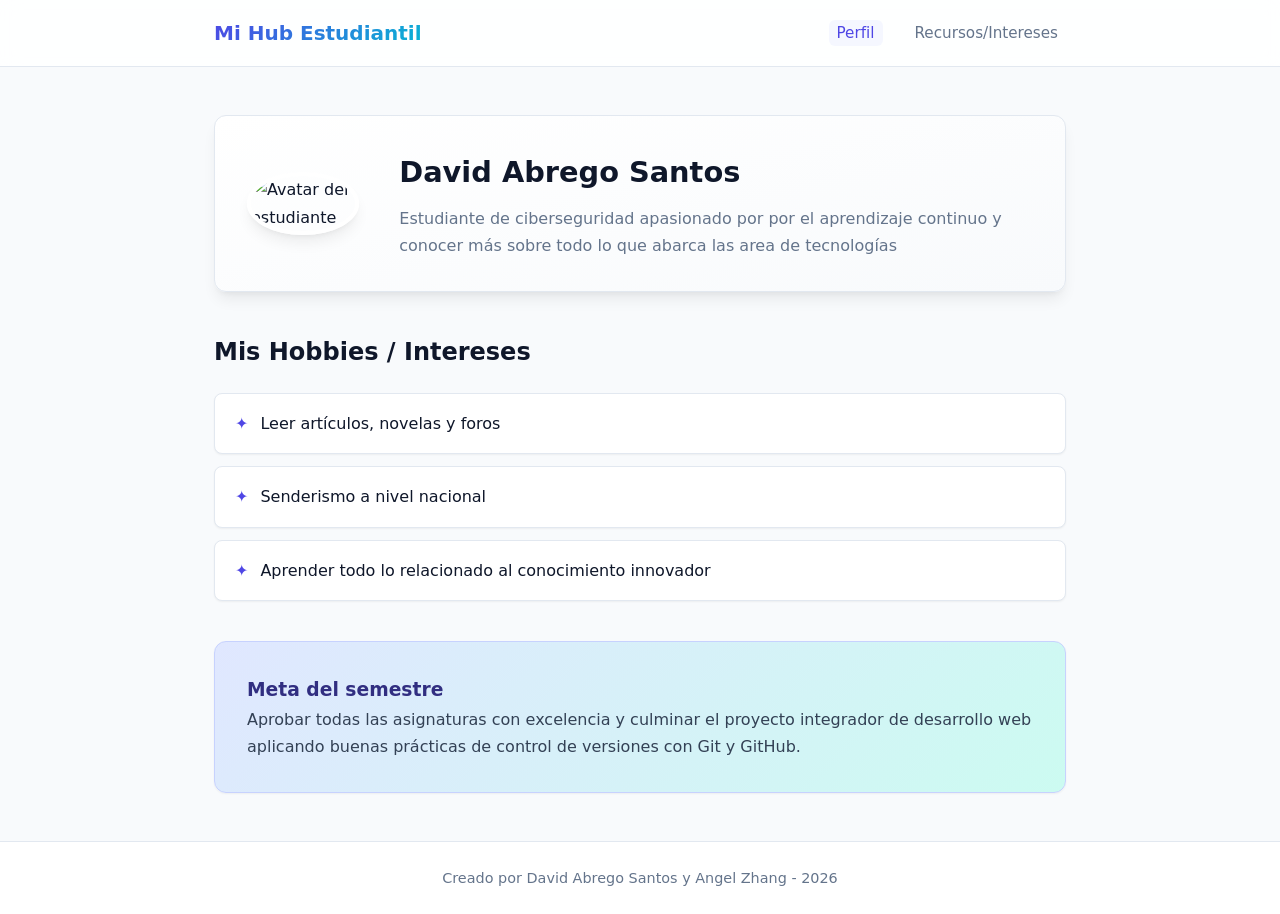
==== index.html @ 7ac4102b "agregar estructura inicial y estilos de la tarea" ====
<!DOCTYPE html>
<html lang="es">
<head>
    <meta charset="UTF-8">
    <meta name="viewport" content="width=device-width, initial-scale=1.0">
    <title>Mi Hub Estudiantil - Perfil</title>
    <link rel="stylesheet" href="estilos.css">
</head>
<body>
    <!-- Header y Navegación -->
    <header class="site-header">
        <div class="container header-flex">
            <h1>Mi Hub Estudiantil</h1>
            <nav>
                <ul class="nav-links">
                    <li><a href="index.html" class="active">Perfil</a></li>
                    <li><a href="recursos.html">Recursos/Intereses</a></li>
                </ul>
            </nav>
        </div>
    </header>

    <!-- Contenido Principal -->
    <main class="container main-content">
        <!-- Sección Perfil -->
        <section class="perfil-section card">
            <div class="perfil-avatar">
                <img src="./img/avatar.png" alt="Avatar del estudiante">
            </div>
            <div class="perfil-info">
                <h2>David Abrego Santos</h2>
                <p>Estudiante de ciberseguridad apasionado por por el aprendizaje continuo y conocer más sobre todo lo que abarca las area de tecnologías</p>
            </div>
        </section>

        <!-- Sección Hobbies -->
        <section class="hobbies-section">
            <h3>Mis Hobbies / Intereses</h3>
            <ul class="hobbies-list">
                <li>Leer artículos, novelas y foros</li>
                <li>Senderismo a nivel nacional</li>
                <li>Aprender todo lo relacionado al conocimiento innovador</li>
            </ul>
        </section>

        <!-- Tarjeta Destacada: Meta del semestre -->
        <div class="meta-card">
            <h3>Meta del semestre</h3>
            <p>Aprobar todas las asignaturas con excelencia y culminar el proyecto integrador de desarrollo web aplicando buenas prácticas de control de versiones con Git y GitHub.</p>
        </div>
    </main>

    <!-- Footer -->
    <footer class="site-footer">
        <div class="container">
            <p>Creado por David Abrego Santos y Angel Zhang - 2026</p>
        </div>
    </footer>
</body>
</html>
---- estilos.css ----
/* ==========================================
   1. VARIABLES Y CONFIGURACIÓN BASE
   ========================================== */
:root {
    --primary: #4f46e5;         /* Índigo moderno */
    --primary-hover: #4338ca;
    --accent: #06b6d4;          /* Cian vibrante */
    --bg-main: #f8fafc;         /* Fondo suave */
    --bg-card: #ffffff;         /* Fondo de tarjetas */
    --text-main: #0f172a;       /* Texto principal muy legible */
    --text-muted: #64748b;      /* Texto secundario */
    --border: #e2e8f0;          /* Bordes sutiles */
    --radius: 12px;             /* Bordes redondeados modernos */
    --shadow-sm: 0 1px 2px 0 rgb(0 0 0 / 0.05);
    --shadow-md: 0 10px 15px -3px rgb(0 0 0 / 0.07), 0 4px 6px -4px rgb(0 0 0 / 0.07);
    --shadow-lg: 0 20px 25px -5px rgb(0 0 0 / 0.1), 0 8px 10px -6px rgb(0 0 0 / 0.1);
}

* {
    box-sizing: border-box;
    margin: 0;
    padding: 0;
}

body {
    font-family: system-ui, -apple-system, BlinkMacSystemFont, "Segoe UI", Roboto, sans-serif;
    color: var(--text-main);
    background-color: var(--bg-main);
    line-height: 1.7;
    display: flex;
    flex-direction: column;
    min-height: 100vh;
}

/* Utilidades */
.container {
    width: 100%;
    max-width: 900px;
    margin: 0 auto;
    padding: 0 1.5rem;
}

.text-center { text-align: center; }

/* ==========================================
   2. HEADER Y NAVEGACIÓN MODERNA
   ========================================== */
.site-header {
    background-color: rgba(255, 255, 255, 0.85);
    backdrop-filter: blur(10px);
    border-bottom: 1px solid var(--border);
    position: sticky;
    top: 0;
    z-index: 100;
    padding: 1rem 0;
}

.header-flex {
    display: flex;
    justify-content: space-between;
    align-items: center;
}

.site-header h1 {
    font-size: 1.25rem;
    font-weight: 700;
    background: linear-gradient(135deg, var(--primary), var(--accent));
    -webkit-background-clip: text;
    -webkit-text-fill-color: transparent;
}

.nav-links {
    list-style: none;
    display: flex;
    gap: 1.5rem;
}

.nav-links a {
    text-decoration: none;
    color: var(--text-muted);
    font-weight: 500;
    font-size: 0.95rem;
    transition: color 0.2s ease;
    padding: 0.25rem 0.5rem;
    border-radius: 6px;
}

.nav-links a:hover,
.nav-links a.active {
    color: var(--primary);
    background-color: #e0e7ff55;
}

/* ==========================================
   3. CONTENIDO PRINCIPAL Y TARJETAS (FLEX)
   ========================================== */
.main-content {
    flex: 1;
    padding: 3rem 1.5rem;
    display: flex;
    flex-direction: column;
    gap: 2.5rem;
}

section h2, section h3 {
    font-size: 1.5rem;
    font-weight: 700;
    margin-bottom: 1.25rem;
    color: var(--text-main);
}

/* Tarjeta Base Estilizada */
.card {
    background-color: var(--bg-card);
    border: 1px solid var(--border);
    border-radius: var(--radius);
    padding: 2rem;
    box-shadow: var(--shadow-md);
    transition: transform 0.2s ease, box-shadow 0.2s ease;
}

.card:hover {
    transform: translateY(-2px);
    box-shadow: var(--shadow-lg);
}

/* Sección Perfil Estilizada */
.perfil-section {
    display: flex;
    gap: 2.5rem;
    align-items: center;
    background: linear-gradient(to right bottom, var(--bg-card), #f8fafc);
}

.perfil-avatar img {
    width: 130px;
    height: 130px;
    border-radius: 50%;
    object-fit: cover;
    box-shadow: var(--shadow-md);
    border: 4px solid #ffffff;
}

.perfil-info h2 {
    margin-bottom: 0.5rem;
    font-size: 1.8rem;
}

.perfil-info p {
    color: var(--text-muted);
}

/* Lista de Hobbies */
.hobbies-list {
    list-style: none;
    display: flex;
    flex-direction: column;
    gap: 0.75rem;
}

.hobbies-list li {
    background-color: var(--bg-card);
    padding: 1rem 1.25rem;
    border-radius: 8px;
    border: 1px solid var(--border);
    box-shadow: var(--shadow-sm);
    font-weight: 500;
    display: flex;
    align-items: center;
    gap: 0.75rem;
    transition: border-color 0.2s;
}

.hobbies-list li::before {
    content: "✦";
    color: var(--primary);
    font-weight: bold;
}

.hobbies-list li:hover {
    border-color: var(--primary);
}

/* Tarjeta Meta del Semestre (Destacada) */
.meta-card {
    background: linear-gradient(135deg, #e0e7ff, #ccfbf1);
    border: 1px solid #c7d2fe;
    border-radius: var(--radius);
    padding: 2rem;
    box-shadow: var(--shadow-sm);
}

.meta-card h3 {
    color: #312e81;
}

.meta-card p {
    color: #334155;
}

/* ==========================================
   4. RECURSOS (GRID/FLEX DE TARJETAS)
   ========================================== */
.cards-grid {
    display: flex;
    gap: 1.5rem;
    flex-wrap: wrap;
}

.resource-card {
    flex: 1;
    min-width: 260px;
    display: flex;
    flex-direction: column;
    justify-content: space-between;
}

.resource-card h3 {
    font-size: 1.2rem;
    margin-bottom: 0.5rem;
    color: var(--primary);
}

.resource-card p {
    color: var(--text-muted);
    font-size: 0.95rem;
    margin-bottom: 1.5rem;
}

/* Botones Modernos */
.btn {
    display: inline-block;
    background-color: var(--primary);
    color: white;
    padding: 0.65rem 1.25rem;
    border-radius: 8px;
    text-decoration: none;
    font-weight: 600;
    font-size: 0.9rem;
    border: none;
    cursor: pointer;
    text-align: center;
    transition: background-color 0.2s ease, transform 0.1s ease;
    box-shadow: 0 4px 12px rgba(79, 70, 229, 0.2);
}

.btn:hover {
    background-color: var(--primary-hover);
    transform: translateY(-1px);
}

/* ==========================================
   5. TABLA Y FORMULARIO ESTILIZADOS
   ========================================== */
.styled-table {
    width: 100%;
    border-collapse: separate;
    border-spacing: 0;
    background-color: var(--bg-card);
    border-radius: var(--radius);
    overflow: hidden;
    box-shadow: var(--shadow-md);
    border: 1px solid var(--border);
}

.styled-table th,
.styled-table td {
    padding: 1rem 1.25rem;
    text-align: left;
}

.styled-table th {
    background-color: #f1f5f9;
    color: var(--text-main);
    font-weight: 600;
    border-bottom: 1px solid var(--border);
}

.styled-table td {
    border-bottom: 1px solid var(--border);
    color: var(--text-muted);
}

.styled-table tbody tr:last-child td {
    border-bottom: none;
}

.styled-table tbody tr:hover {
    background-color: #f8fafc;
}

/* Mini Formulario */
.mini-form {
    background-color: var(--bg-card);
    padding: 2rem;
    border-radius: var(--radius);
    border: 1px solid var(--border);
    box-shadow: var(--shadow-md);
    display: flex;
    flex-direction: column;
    gap: 1.25rem;
}

.form-group {
    display: flex;
    flex-direction: column;
    gap: 0.4rem;
}

.form-group label {
    font-weight: 500;
    font-size: 0.9rem;
}

.form-group input,
.form-group textarea {
    padding: 0.75rem;
    border: 1px solid var(--border);
    border-radius: 8px;
    font-family: inherit;
    font-size: 0.95rem;
    background-color: #f8fafc;
    transition: border-color 0.2s, background-color 0.2s;
}

.form-group input:focus,
.form-group textarea:focus {
    outline: none;
    border-color: var(--primary);
    background-color: #ffffff;
}

/* ==========================================
   6. FOOTER Y RESPONSIVO (MEDIA QUERY)
   ========================================== */
.site-footer {
    background-color: var(--bg-card);
    border-top: 1px solid var(--border);
    text-align: center;
    padding: 1.5rem 0;
    color: var(--text-muted);
    font-size: 0.9rem;
    margin-top: auto;
}

@media (max-width: 600px) {
    .header-flex {
        flex-direction: column;
        gap: 1rem;
    }

    .perfil-section {
        flex-direction: column;
        text-align: center;
    }

    .cards-grid {
        flex-direction: column;
    }
}
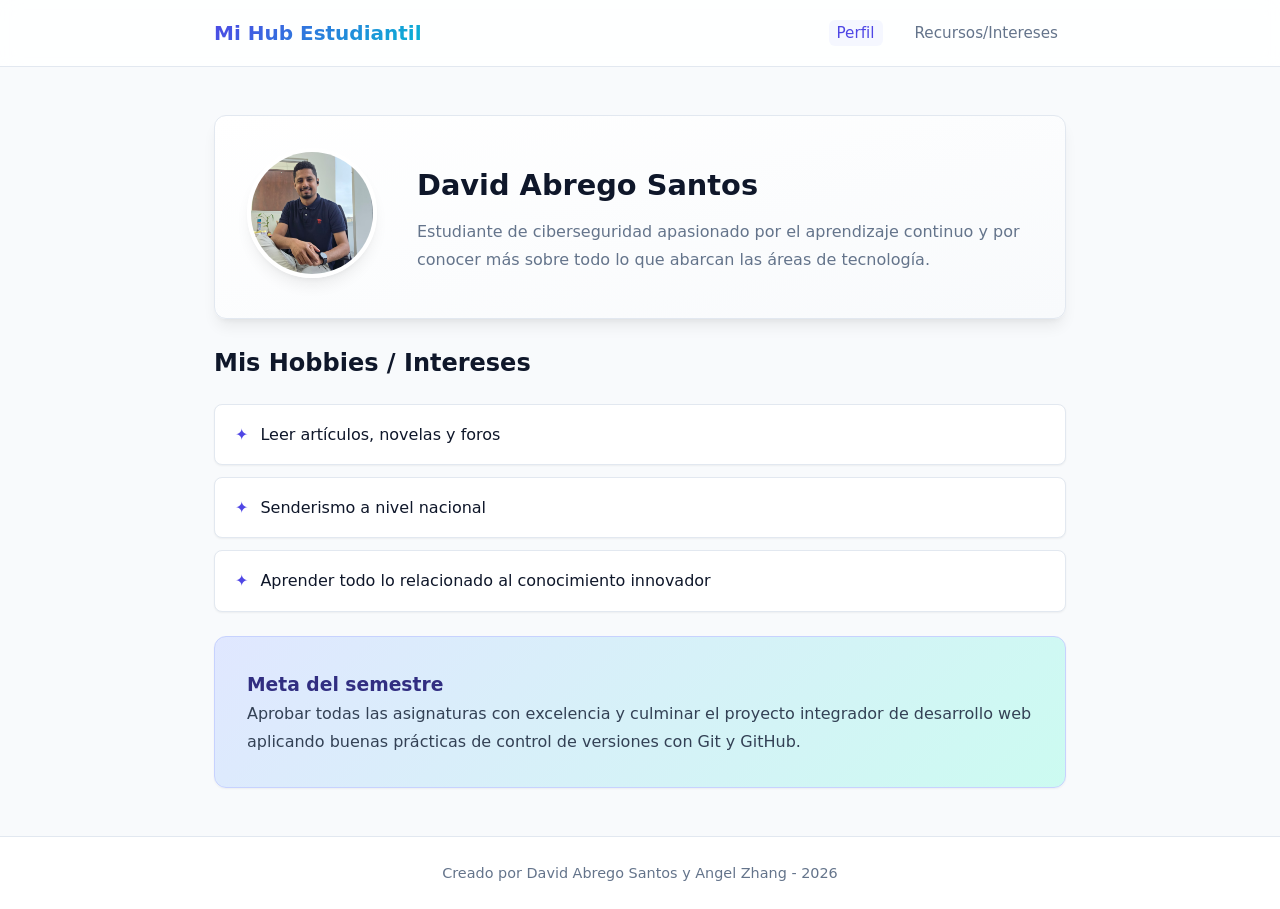
==== commit 12002563: "arreglar rutas y imagenes" ====
--- a/index.html
+++ b/index.html
@@ -22,32 +22,33 @@
 
     <!-- Contenido Principal -->
     <main class="container main-content">
-        <!-- Sección Perfil -->
-        <section class="perfil-section card">
-            <div class="perfil-avatar">
-                <img src="./img/avatar.png" alt="Avatar del estudiante">
+
+        <!-- Perfil 1: David -->
+        <article class="persona">
+            <section class="perfil-section card">
+                <div class="perfil-avatar">
+                    <img src="img/fotoDavid.jpeg" alt="Avatar de David Abrego Santos">
+                </div>
+                <div class="perfil-info">
+                    <h2>David Abrego Santos</h2>
+                    <p>Estudiante de ciberseguridad apasionado por el aprendizaje continuo y por conocer más sobre todo lo que abarcan las áreas de tecnología.</p>
+                </div>
+            </section>
+
+            <section class="hobbies-section">
+                <h3>Mis Hobbies / Intereses</h3>
+                <ul class="hobbies-list">
+                    <li>Leer artículos, novelas y foros</li>
+                    <li>Senderismo a nivel nacional</li>
+                    <li>Aprender todo lo relacionado al conocimiento innovador</li>
+                </ul>
+            </section>
+
+            <div class="meta-card">
+                <h3>Meta del semestre</h3>
+                <p>Aprobar todas las asignaturas con excelencia y culminar el proyecto integrador de desarrollo web aplicando buenas prácticas de control de versiones con Git y GitHub.</p>
             </div>
-            <div class="perfil-info">
-                <h2>David Abrego Santos</h2>
-                <p>Estudiante de ciberseguridad apasionado por por el aprendizaje continuo y conocer más sobre todo lo que abarca las area de tecnologías</p>
-            </div>
-        </section>
-
-        <!-- Sección Hobbies -->
-        <section class="hobbies-section">
-            <h3>Mis Hobbies / Intereses</h3>
-            <ul class="hobbies-list">
-                <li>Leer artículos, novelas y foros</li>
-                <li>Senderismo a nivel nacional</li>
-                <li>Aprender todo lo relacionado al conocimiento innovador</li>
-            </ul>
-        </section>
-
-        <!-- Tarjeta Destacada: Meta del semestre -->
-        <div class="meta-card">
-            <h3>Meta del semestre</h3>
-            <p>Aprobar todas las asignaturas con excelencia y culminar el proyecto integrador de desarrollo web aplicando buenas prácticas de control de versiones con Git y GitHub.</p>
-        </div>
+        </article>
     </main>
 
     <!-- Footer -->
--- a/estilos.css
+++ b/estilos.css
@@ -196,6 +196,13 @@
 
 .meta-card p {
     color: #334155;
+}
+
+/* Grupo de una persona (perfil + hobbies + meta) */
+.persona {
+    display: flex;
+    flex-direction: column;
+    gap: 1.5rem;
 }
 
 /* ==========================================
@@ -330,6 +337,37 @@
     background-color: #ffffff;
 }
 
+/*  recursos.html */
+.resource-card .btn {
+    align-self: flex-start;
+}
+
+.badge {
+    display: inline-block;
+    padding: 0.2rem 0.75rem;
+    border-radius: 999px;
+    font-size: 0.8rem;
+    font-weight: 600;
+}
+
+.badge--progress {
+    background-color: #e0e7ff;
+    color: var(--primary-hover);
+}
+
+.badge--done {
+    background-color: #ccfbf1;
+    color: #0f766e;
+}
+
+.form-group textarea {
+    resize: vertical;
+}
+
+.mini-form .btn {
+    align-self: flex-start;
+}
+
 /* ==========================================
    6. FOOTER Y RESPONSIVO (MEDIA QUERY)
    ========================================== */
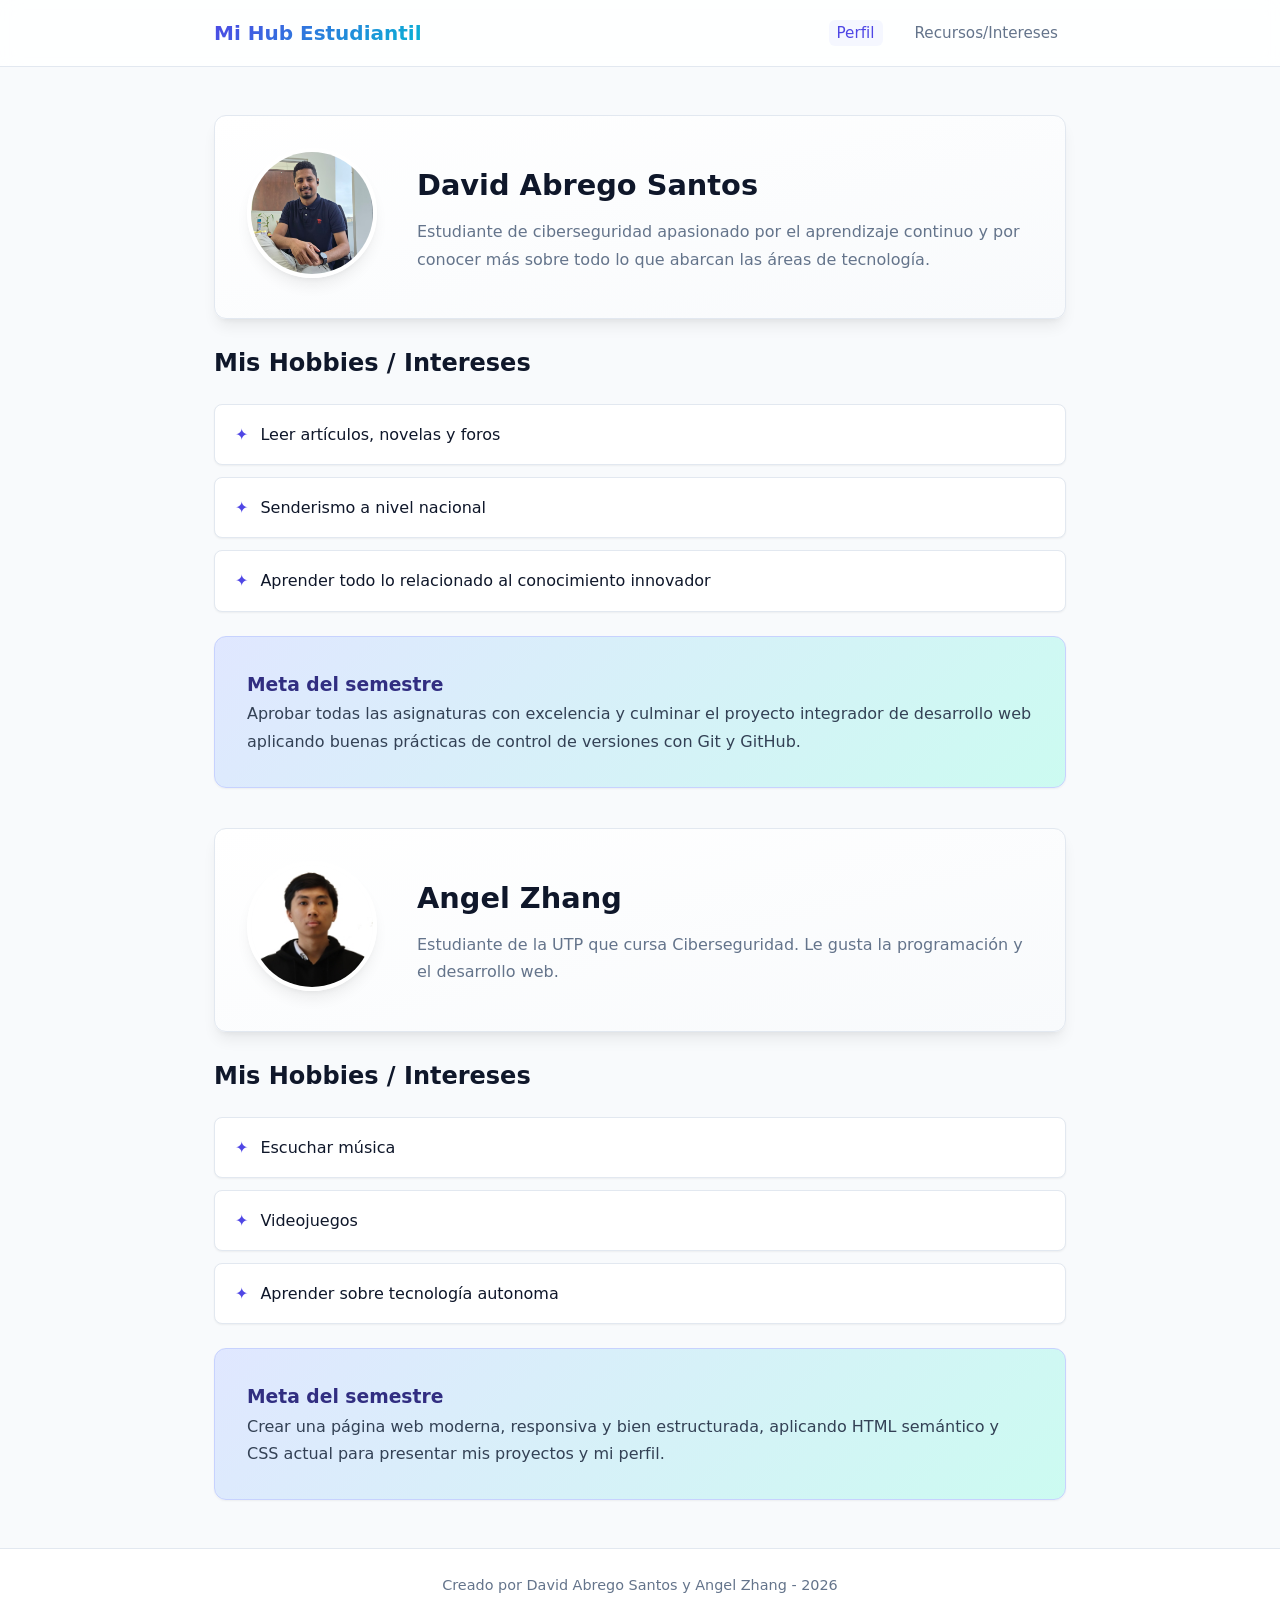
==== commit deb2a7ea: "agregar perfil de Angel Zhang con información y hobbies" ====
--- a/index.html
+++ b/index.html
@@ -49,7 +49,35 @@
                 <p>Aprobar todas las asignaturas con excelencia y culminar el proyecto integrador de desarrollo web aplicando buenas prácticas de control de versiones con Git y GitHub.</p>
             </div>
         </article>
+
+        <!-- Perfil 2: Angel -->
+        <article class="persona">
+            <section class="perfil-section card">
+                <div class="perfil-avatar">
+                    <img src="img/fotoAngel.jpeg" alt="Foto de Angel Zhang">
+                </div>
+                <div class="perfil-info">
+                    <h2>Angel Zhang</h2>
+                    <p>Estudiante de la UTP que cursa Ciberseguridad. Le gusta la programación y el desarrollo web.</p>
+                </div>
+            </section>
+
+            <section class="hobbies-section">
+                <h3>Mis Hobbies / Intereses</h3>
+                <ul class="hobbies-list">
+                    <li>Escuchar música</li>
+                    <li>Videojuegos</li>
+                    <li>Aprender sobre tecnología autonoma</li>
+                </ul>
+            </section>
+
+            <div class="meta-card">
+                <h3>Meta del semestre</h3>
+                <p>Crear una página web moderna, responsiva y bien estructurada, aplicando HTML semántico y CSS actual para presentar mis proyectos y mi perfil.</p>
+            </div>
+        </article>
     </main>
+
 
     <!-- Footer -->
     <footer class="site-footer">
